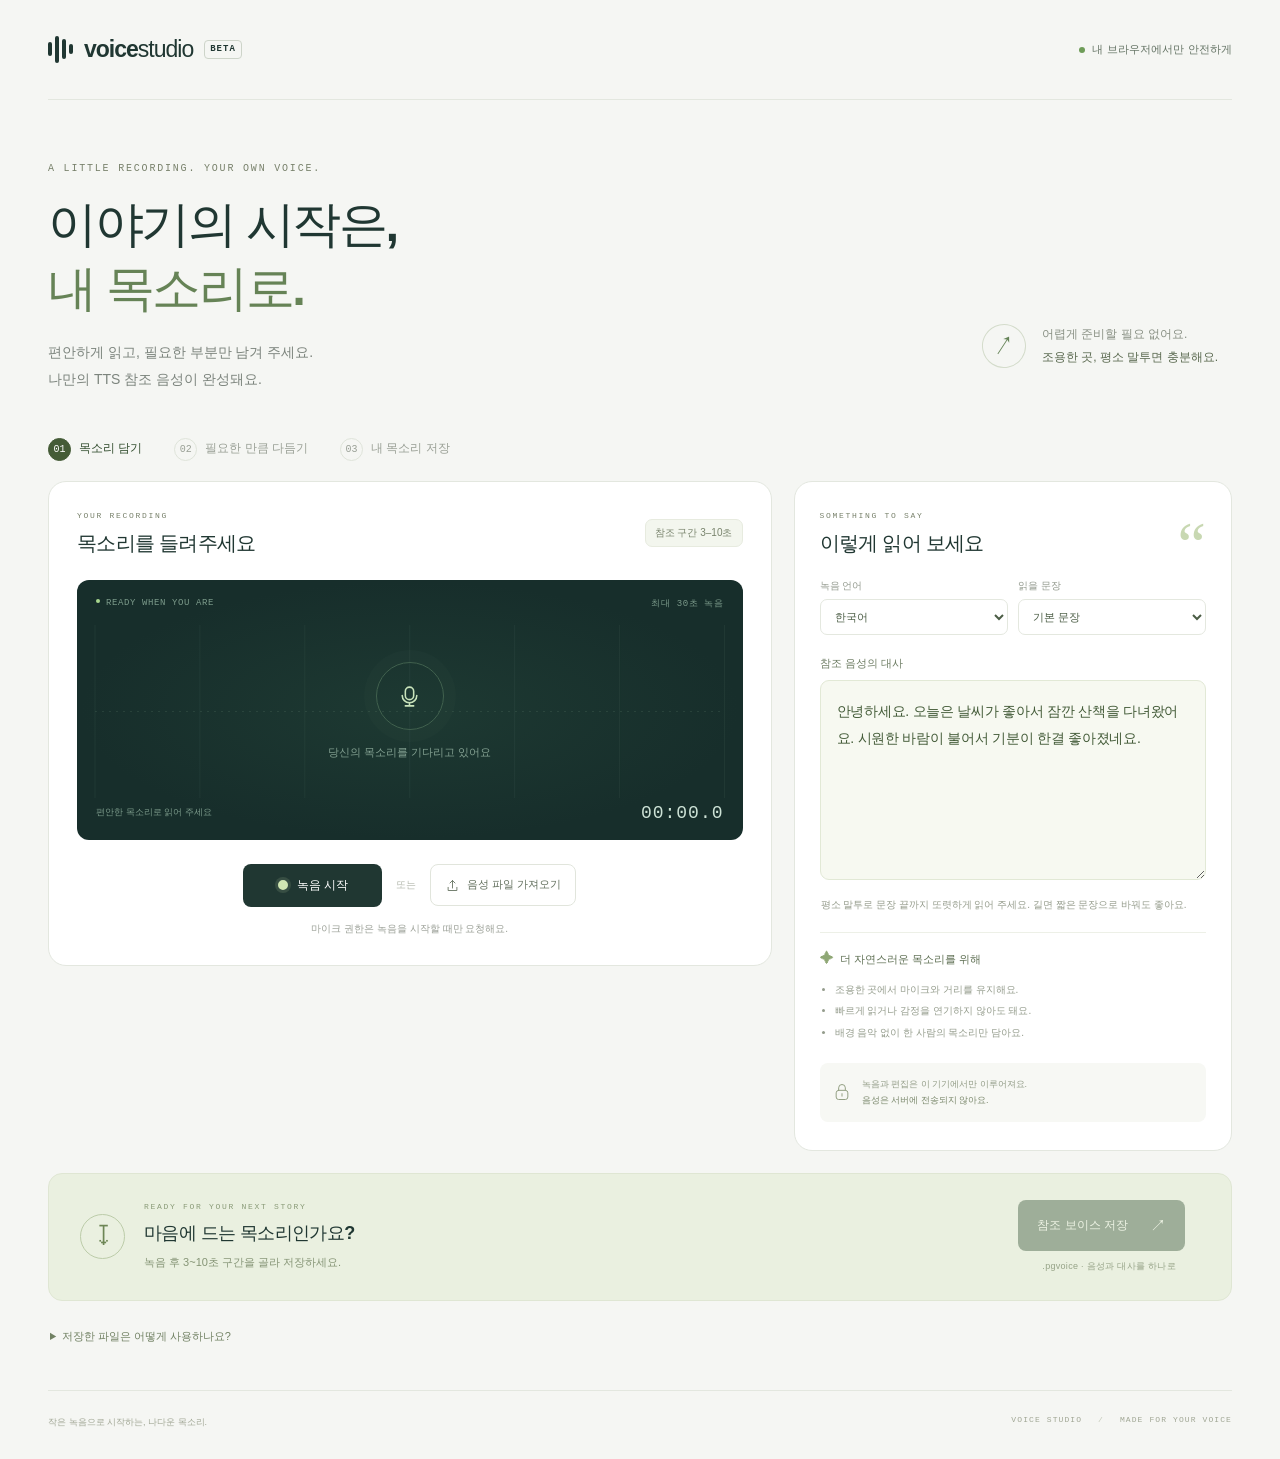
==== web/voice-reference/index.html @ 7c93f32c "feat: 참조 보이스 스튜디오 추가 및 의존성 갱신" ====
<!doctype html>
<html lang="ko">
<head>
  <meta charset="utf-8">
  <meta name="viewport" content="width=device-width, initial-scale=1">
  <meta name="theme-color" content="#f5f6f3">
  <meta name="description" content="브라우저에서 목소리를 녹음하고 필요한 부분만 잘라 TTS 참조 음성으로 저장하세요. 음성은 서버에 전송되지 않습니다.">
  <meta http-equiv="Content-Security-Policy" content="default-src 'self'; script-src 'self'; style-src 'self'; img-src 'self' data:; media-src 'self' blob:; connect-src 'none'; object-src 'none'; base-uri 'self'; form-action 'none'">
  <title>Voice Studio · 내 목소리 준비하기</title>
  <link rel="icon" href="./favicon.svg" type="image/svg+xml">
  <link rel="stylesheet" href="./styles.css">
  <script src="./app.mjs" type="module"></script>
</head>
<body>
  <a class="skip-link" href="#studio">녹음 도구로 바로 가기</a>
  <header class="site-header wrap">
    <a class="brand" href="./" aria-label="Voice Studio 홈"><span class="brand-mark" aria-hidden="true"><i></i><i></i><i></i><i></i></span>voice<span class="brand-light">studio</span><span class="beta">BETA</span></a>
    <span class="privacy-pill"><span class="status-dot"></span>내 브라우저에서만 안전하게</span>
  </header>

  <main class="wrap">
    <section class="intro" aria-labelledby="page-title">
      <div><p class="eyebrow">A LITTLE RECORDING. YOUR OWN VOICE.</p><h1 id="page-title">이야기의 시작은,<br><span>내 목소리로.</span></h1><p class="intro-copy">편안하게 읽고, 필요한 부분만 남겨 주세요.<br>나만의 TTS 참조 음성이 완성돼요.</p></div>
      <div class="intro-note"><span class="note-icon" aria-hidden="true">↗</span><p>어렵게 준비할 필요 없어요.<br><strong>조용한 곳, 평소 말투면 충분해요.</strong></p></div>
    </section>

    <ol class="steps" aria-label="참조 음성 만들기">
      <li id="step-record" aria-current="step"><span>01</span>목소리 담기</li><li id="step-trim"><span>02</span>필요한 만큼 다듬기</li><li id="step-export"><span>03</span>내 목소리 저장</li>
    </ol>

    <div class="studio-grid" id="studio">
      <section class="record-card card" aria-labelledby="record-title">
        <div class="card-heading"><div><p class="section-kicker">YOUR RECORDING</p><h2 id="record-title">목소리를 들려주세요</h2></div><span class="format-pill">참조 구간 3–10초</span></div>
        <div class="wave-panel" id="wave-panel">
          <div class="wave-topline"><span id="source-label"><span class="tiny-dot"></span>READY WHEN YOU ARE</span><span id="source-duration">최대 30초 녹음</span></div>
          <canvas id="waveform" aria-label="녹음 파형. 구간은 아래 시작과 끝 슬라이더로 조절할 수 있어요." role="img"></canvas>
          <div id="wave-empty" class="wave-empty"><span class="mic-orbit" aria-hidden="true"><svg viewBox="0 0 24 24" fill="none"><rect x="8" y="3" width="8" height="12" rx="4"/><path d="M5 11a7 7 0 0 0 14 0M12 18v3M8 21h8"/></svg></span><p id="wave-message">당신의 목소리를 기다리고 있어요</p></div>
          <div class="wave-bottomline"><span id="wave-hint">편안한 목소리로 읽어 주세요</span><span id="record-clock">00:00.0</span></div>
        </div>

        <div class="record-actions"><button class="record-button" id="record-button" type="button"><span class="record-symbol" aria-hidden="true"></span><span id="record-button-label">녹음 시작</span></button><span class="or">또는</span><button class="upload-button" id="upload-button" type="button"><svg viewBox="0 0 24 24" aria-hidden="true"><path d="M12 16V4m-4 4 4-4 4 4M5 15v5h14v-5"/></svg>음성 파일 가져오기</button><input id="file-input" type="file" accept="audio/*,.wav,.mp3,.m4a,.ogg,.webm,.flac" hidden></div>
        <p class="record-footnote" id="record-footnote">마이크 권한은 녹음을 시작할 때만 요청해요.</p>
        <p class="notice" id="notice" role="status" aria-live="polite" hidden></p>

        <section class="editor" id="editor" aria-labelledby="edit-title" hidden>
          <div class="editor-heading"><h3 id="edit-title">좋은 구간만 남겨요</h3><button class="text-button" id="trim-silence" type="button">양끝 무음 줄이기 <span aria-hidden="true">↗</span></button></div>
          <p class="editor-help">파형의 양끝을 움직이거나 아래 시간을 조절하세요. 문장 중간이 잘리지 않게 들어 보세요.</p>
          <div class="trim-controls"><label>시작 <span class="time-input"><input id="start-time" type="number" min="0" step="0.01" aria-label="시작 시간, 초"><span>초</span></span><input id="start-range" type="range" min="0" step="0.01" aria-label="구간 시작"></label><span class="trim-arrow" aria-hidden="true">→</span><label>끝 <span class="time-input"><input id="end-time" type="number" min="0" step="0.01" aria-label="끝 시간, 초"><span>초</span></span><input id="end-range" type="range" min="0" step="0.01" aria-label="구간 끝"></label></div>
          <div class="playback-row"><button id="play-button" class="play-button" type="button"><span id="play-icon" aria-hidden="true">▶</span><span id="play-label">선택 구간 듣기</span></button><p>선택한 길이 <strong id="selection-duration">0.00초</strong><span id="duration-badge" class="duration-badge"></span></p></div>
          <p class="quality-note" id="quality-note"></p>
        </section>
      </section>

      <aside class="prompt-card card" aria-labelledby="prompt-title">
        <div class="card-heading"><div><p class="section-kicker">SOMETHING TO SAY</p><h2 id="prompt-title">이렇게 읽어 보세요</h2></div><span class="quote-mark" aria-hidden="true">“</span></div>
        <div class="prompt-selects"><label>녹음 언어<select id="prompt-language"><option value="ko">한국어</option><option value="en">English</option><option value="ja">日本語</option></select></label><label>읽을 문장<select id="prompt-preset"><option value="standard">기본 문장</option><option value="short">짧은 문장</option><option value="custom">직접 입력</option></select></label></div>
        <label class="transcript-label" for="transcript">참조 음성의 대사</label><textarea id="transcript" rows="6" spellcheck="false" maxlength="2000" placeholder="선택한 음성에서 실제로 말한 대사를 적어 주세요.">안녕하세요. 오늘은 날씨가 좋아서 잠깐 산책을 다녀왔어요. 시원한 바람이 불어서 기분이 한결 좋아졌네요.</textarea>
        <p class="transcript-help" id="transcript-help">평소 말투로 문장 끝까지 또렷하게 읽어 주세요. 길면 짧은 문장으로 바꿔도 좋아요.</p>
        <div class="reading-tips"><p><span aria-hidden="true">✦</span>더 자연스러운 목소리를 위해</p><ul><li>조용한 곳에서 마이크와 거리를 유지해요.</li><li>빠르게 읽거나 감정을 연기하지 않아도 돼요.</li><li>배경 음악 없이 한 사람의 목소리만 담아요.</li></ul></div>
        <div class="local-note"><svg viewBox="0 0 24 24" aria-hidden="true"><rect x="5" y="10" width="14" height="11" rx="3"/><path d="M8 10V7a4 4 0 0 1 8 0v3m-4 4v3"/></svg><p>녹음과 편집은 이 기기에서만 이루어져요.<br><strong>음성은 서버에 전송되지 않아요.</strong></p></div>
      </aside>
    </div>

    <section class="export-card" aria-labelledby="export-title">
      <div class="export-intro"><span class="export-icon" aria-hidden="true">↧</span><div><p class="section-kicker">READY FOR YOUR NEXT STORY</p><h2 id="export-title">마음에 드는 목소리인가요?</h2><p id="export-help">녹음 후 3~10초 구간을 골라 저장하세요.</p></div></div>
      <div class="export-actions"><button id="export-button" class="primary-button" type="button" disabled>참조 보이스 저장 <span aria-hidden="true">↗</span></button><span class="export-format">.pgvoice · 음성과 대사를 하나로</span></div>
    </section>
    <details class="technical-details"><summary>저장한 파일은 어떻게 사용하나요?</summary><p><code>.pgvoice</code>는 선택한 음성과 대사, 녹음 언어를 함께 담은 전용 참조 보이스 파일이에요. 이 형식을 지원하는 봇에서 가져올 수 있도록 준비된 파일입니다.</p><p>음성을 잘랐다면 남은 구간에서 실제로 말한 내용과 대사가 일치하는지 확인하세요. 음성은 32 kHz, 모노, 16-bit PCM WAV로 담겨요. 이 페이지는 녹음·편집·파일 저장을 제공하며, Discord 봇에서 파일을 받는 기능은 아직 연결되지 않았어요.</p><pre id="metadata-preview" aria-label="GPT-SoVITS에 전달할 참조 음성 설정 예시"></pre></details>
    <footer class="site-footer"><span>작은 녹음으로 시작하는, 나다운 목소리.</span><span>VOICE STUDIO <span aria-hidden="true">/</span> MADE FOR YOUR VOICE</span></footer>
  </main>
  <noscript><p class="wrap notice">녹음과 편집을 사용하려면 브라우저에서 JavaScript를 켜 주세요.</p></noscript>
</body>
</html>
---- web/voice-reference/styles.css ----
@charset "UTF-8";
:root{
  color-scheme:light;
  --ink:#203732;
  --muted:#77817b;
  --line:#e3e7df;
  --mint:#d9edc6;
  --green:#355c41;
  --surface:#fff;
  --page:#f5f6f3;
  font-family:Inter,"Pretendard",-apple-system,BlinkMacSystemFont,"Apple SD Gothic Neo","Noto Sans KR",sans-serif;
  font-synthesis:none
}
*{
  box-sizing:border-box
}
body{
  margin:0;
  background:var(--page);
  color:var(--ink);
  font-size:14px;
  line-height:1.6
}
button,input,select,textarea{
  font:inherit
}
button,a,input,select,textarea{
  -webkit-tap-highlight-color:transparent
}
button{
  cursor:pointer
}
button:disabled{
  cursor:not-allowed;
  opacity:.42
}
button,select,input,textarea,a{
  outline-offset:5px
}
button:focus-visible,a:focus-visible,input:focus-visible,select:focus-visible,textarea:focus-visible,summary:focus-visible{
  outline:3px solid #547b48
}
button{
  transition:background .15s,transform .15s
}
button:not(:disabled):active{
  transform:translateY(1px)
}
[hidden]{
  display:none!important
}
.wrap{
  width:min(1184px,calc(100% - 96px));
  margin-inline:auto
}
.skip-link{
  position:absolute;
  top:12px;
  left:20px;
  z-index:10;
  background:var(--ink);
  color:#fff;
  width:1px;
  height:1px;
  padding:0;
  overflow:hidden;
  clip-path:inset(50%);
  white-space:nowrap;
}
.skip-link:focus{
  width:auto;
  height:auto;
  padding:12px;
  clip-path:none;
}
.site-header{
  height:100px;
  display:flex;
  align-items:center;
  justify-content:space-between;
  border-bottom:1px solid var(--line)
}
.brand{
  display:flex;
  align-items:center;
  text-decoration:none;
  color:var(--ink);
  font-size:23px;
  letter-spacing:-1px;
  font-weight:750
}
.brand-light{
  font-weight:400
}
.brand-mark{
  display:flex;
  align-items:center;
  gap:3px;
  margin-right:11px
}
.brand-mark i{
  width:4px;
  height:14px;
  border-radius:5px;
  background:var(--ink)
}
.brand-mark i:nth-child(2){
  height:27px
}
.brand-mark i:nth-child(3){
  height:20px
}
.brand-mark i:nth-child(4){
  height:10px
}
.beta{
  font:600 9px/1.5 ui-monospace,monospace;
  letter-spacing:1px;
  border:1px solid #cdd4c9;
  border-radius:4px;
  padding:2px 5px;
  margin-left:11px
}
.privacy-pill{
  font-size:11px;
  letter-spacing:.1px;
  display:flex;
  align-items:center;
  gap:7px;
  color:#637263
}
.status-dot{
  width:6px;
  height:6px;
  display:inline-block;
  border-radius:50%;
  background:#6e9c58
}
.intro{
  padding:61px 0 45px;
  display:flex;
  justify-content:space-between;
  align-items:flex-end
}
.eyebrow,.section-kicker{
  font:500 10px/1.5 ui-monospace,SFMono-Regular,Consolas,monospace;
  letter-spacing:1.8px;
  margin:0 0 17px;
  color:#78816b
}
.intro h1{
  font-size:49px;
  line-height:1.3;
  letter-spacing:-2.4px;
  font-weight:600;
  margin:0 0 19px
}
.intro h1 span{
  color:#668356
}
.intro-copy{
  font-size:14px;
  line-height:1.9;
  color:#7c847d;
  margin:0
}
.intro-note{
  display:flex;
  gap:16px;
  align-items:center;
  margin-bottom:12px;
  margin-right:14px
}
.intro-note p{
  font-size:12px;
  color:#899084;
  line-height:1.9
}
.intro-note strong{
  color:#59684e;
  font-weight:500
}
.note-icon{
  width:44px;
  height:44px;
  border:1px solid #d4dccb;
  display:grid;
  place-items:center;
  border-radius:50%;
  font-size:23px;
  transform:rotate(-12deg);
  color:#658357
}
.steps{
  list-style:none;
  padding:0;
  margin:0 0 20px;
  display:flex;
  gap:32px;
  align-items:center
}
.steps li{
  display:flex;
  gap:8px;
  align-items:center;
  color:#9aa096;
  font-size:12px
}
.steps li span{
  border:1px solid #dfe4da;
  color:#9aa096;
  border-radius:50%;
  height:23px;
  width:23px;
  display:grid;
  place-items:center;
  font:10px ui-monospace,monospace
}
.steps li[aria-current]{
  color:#344f30;
  font-weight:600
}
.steps li[aria-current] span,.steps li.done span{
  border-color:#445b36;
  background:#445b36;
  color:#fff
}
.steps li.done{
  color:#64745b
}
.studio-grid{
  display:grid;
  grid-template-columns:minmax(0,1.65fr) minmax(300px,1fr);
  gap:22px;
  align-items:start
}
.card{
  background:var(--surface);
  border:1px solid var(--line);
  border-radius:18px;
  overflow:hidden
}
.record-card{
  padding:28px
}
.card-heading{
  display:flex;
  align-items:center;
  justify-content:space-between;
  gap:12px;
  margin-bottom:23px
}
.card-heading h2{
  font-size:20px;
  font-weight:600;
  letter-spacing:-.7px;
  margin:0;
  line-height:1.4
}
.section-kicker{
  font-size:8px;
  letter-spacing:1.7px;
  margin:0 0 7px
}
.format-pill{
  font-size:10px;
  white-space:nowrap;
  color:#78836c;
  background:#f3f6ee;
  border:1px solid #e7ebdf;
  padding:5px 9px;
  border-radius:7px
}
.wave-panel{
  height:260px;
  position:relative;
  background:#172e2b;
  border-radius:12px;
  overflow:hidden;
  color:#c9e5d8
}
.wave-panel:before{
  content:"";
  position:absolute;
  inset:0;
  background:radial-gradient(ellipse at 50% 50%,#284c3e60,transparent 70%);
  pointer-events:none
}
.wave-topline,.wave-bottomline{
  position:absolute;
  left:19px;
  right:19px;
  display:flex;
  justify-content:space-between;
  align-items:center;
  z-index:1;
  font:9px ui-monospace,monospace;
  letter-spacing:.6px;
  color:#7c9b8b
}
.wave-topline{
  top:17px
}
.wave-topline>span:last-child{
  max-width:55%;
  overflow:hidden;
  text-overflow:ellipsis;
  white-space:nowrap;
}
.wave-bottomline{
  bottom:17px;
  letter-spacing:0;
  font-family:inherit
}
.wave-bottomline #record-clock{
  font:18px ui-monospace,monospace;
  letter-spacing:1px;
  color:#cde2d6;
  font-variant-numeric:tabular-nums
}
.tiny-dot{
  display:inline-block;
  width:4px;
  height:4px;
  background:#a8d78e;
  border-radius:50%;
  margin-right:6px;
  vertical-align:2px
}
.wave-panel.recording .tiny-dot{
  background:#f69e8d;
  animation:pulse 1s infinite
}
.wave-panel.recording #source-label{
  color:#f6b2a5
}
.wave-panel canvas{
  position:absolute;
  inset:45px 0 42px;
  width:100%;
  height:calc(100% - 87px);
  touch-action:none;
  cursor:col-resize
}
.wave-empty{
  position:absolute;
  inset:45px 0 40px;
  display:flex;
  flex-direction:column;
  align-items:center;
  justify-content:center;
  pointer-events:none
}
.wave-empty p{
  font-size:11px;
  color:#83a091;
  margin:14px 0 0
}
.mic-orbit{
  display:grid;
  place-items:center;
  width:68px;
  height:68px;
  border:1px solid #41614e;
  border-radius:50%;
  box-shadow:0 0 0 12px #41614e13
}
.mic-orbit svg{
  width:25px;
  height:25px;
  stroke:#c8e3bb;
  stroke-width:1.5;
  stroke-linecap:round;
  stroke-linejoin:round
}
.record-actions{
  display:flex;
  align-items:center;
  justify-content:center;
  gap:14px;
  margin-top:24px
}
.record-button{
  display:flex;
  gap:9px;
  align-items:center;
  justify-content:center;
  min-width:139px;
  padding:12px 20px;
  border:0;
  border-radius:8px;
  background:var(--ink);
  color:#fff;
  font-size:12px;
  font-weight:500
}
.record-button:not(:disabled):hover{
  background:#365047
}
.record-symbol{
  display:inline-block;
  width:10px;
  height:10px;
  border:3px solid #d0e6b2;
  background:#d0e6b2;
  border-radius:50%;
  box-shadow:0 0 0 3px #d0e6b221
}
.record-button.recording{
  background:#a64b40
}
.record-button.recording .record-symbol{
  border-radius:1px;
  background:#fff;
  border-color:#fff;
  box-shadow:none
}
.or{
  color:#b3b8ad;
  font-size:10px
}
.upload-button{
  display:flex;
  align-items:center;
  gap:7px;
  border:1px solid #e1e5dc;
  border-radius:8px;
  padding:11px 14px;
  background:#fff;
  color:#63705e;
  font-size:11px
}
.upload-button:hover{
  background:#f5f7f1
}
.upload-button svg{
  height:15px;
  width:15px;
  stroke:currentColor;
  stroke-width:1.4;
  stroke-linecap:round;
  stroke-linejoin:round;
  fill:none
}
.record-footnote{
  text-align:center;
  font-size:10px;
  color:#9a9f96;
  margin:14px 0 0
}
.notice{
  font-size:12px;
  border-radius:8px;
  background:#f0f4e9;
  color:#49613a;
  padding:12px 14px;
  margin:18px 0 0
}
.notice.error{
  color:#954d3b;
  background:#fff1eb
}
.notice.success{
  background:#ecf5e8
}
.prompt-card{
  padding:28px 25px
}
.prompt-card .card-heading{
  margin-bottom:21px
}
.quote-mark{
  font:64px/1 Georgia,serif;
  color:#c8d8b2;
  height:40px
}
.prompt-selects{
  display:grid;
  grid-template-columns:1fr 1fr;
  gap:10px;
  margin-bottom:20px
}
.prompt-selects label{
  font-size:10px;
  color:#92998d
}
.prompt-selects select{
  display:block;
  width:100%;
  margin-top:5px;
  background:#fff;
  color:#4b5d45;
  border:1px solid #e4e8df;
  border-radius:7px;
  padding:8px 10px;
  font-size:11px;
  min-height:36px
}
.transcript-label{
  font-size:11px;
  color:#6e7d64;
  display:block;
  margin-bottom:8px
}
.prompt-card textarea{
  width:100%;
  resize:vertical;
  min-height:154px;
  border:1px solid #e2e9d6;
  background:#f7f9f1;
  border-radius:9px;
  padding:17px 16px;
  color:#435b38;
  line-height:1.95;
  letter-spacing:-.25px;
  font-size:14px
}
.prompt-card textarea:disabled{
  opacity:.65
}
.transcript-help{
  font-size:10px;
  line-height:1.8;
  color:#959c8c;
  margin:10px 1px 18px
}
.reading-tips{
  border-top:1px solid #edf0e7;
  padding-top:14px
}
.reading-tips>p{
  font-size:11px;
  color:#5f7054;
  margin:0 0 9px
}
.reading-tips>p span{
  color:#8fa775;
  font-size:14px;
  margin-right:6px
}
.reading-tips ul{
  padding-left:15px;
  margin:0;
  color:#949c8c;
  line-height:2.15;
  font-size:10px
}
.local-note{
  display:flex;
  align-items:center;
  gap:10px;
  background:#f7f8f4;
  border-radius:8px;
  padding:13px 12px;
  margin-top:20px
}
.local-note svg{
  width:20px;
  height:20px;
  flex:none;
  stroke:#93a083;
  stroke-width:1.2;
  fill:none;
  stroke-linecap:round;
  stroke-linejoin:round
}
.local-note p{
  font-size:9px;
  line-height:1.8;
  margin:0;
  color:#919b86
}
.local-note strong{
  font-weight:500;
  color:#788669
}
.editor{
  margin-top:26px;
  padding-top:22px;
  border-top:1px solid var(--line)
}
.editor-heading{
  display:flex;
  align-items:center;
  justify-content:space-between
}
.editor h3{
  font-size:14px;
  font-weight:600;
  margin:0
}
.text-button{
  padding:5px 0;
  border:0;
  background:none;
  color:#6a7f58;
  font-size:11px
}
.text-button:hover:not(:disabled){
  color:#263f23
}
.editor-help{
  font-size:10px;
  color:#959e8d;
  line-height:1.8;
  margin:9px 0 18px
}
.trim-controls{
  display:grid;
  grid-template-columns:1fr 25px 1fr;
  gap:14px;
  align-items:center
}
.trim-controls>label{
  font-size:10px;
  color:#7f8975;
  display:flex;
  justify-content:space-between;
  align-items:center;
  flex-wrap:wrap;
  gap:8px
}
.trim-arrow{
  color:#a1ad95;
  text-align:center
}
.time-input{
  background:#f5f7f1;
  border:1px solid #e5e9de;
  border-radius:5px;
  color:#8d9781;
  display:flex;
  align-items:center;
  padding:3px 9px
}
.time-input input{
  border:0;
  width:65px;
  font:12px ui-monospace,monospace;
  color:#415734;
  background:transparent;
  outline-offset:2px
}
.time-input input::-webkit-inner-spin-button{
  opacity:1
}
.trim-controls input[type=range]{
  width:100%;
  accent-color:#6a8554;
  height:19px;
  margin:4px 0;
  cursor:pointer
}
.playback-row{
  display:flex;
  justify-content:space-between;
  align-items:center;
  gap:10px;
  margin-top:14px
}
.play-button{
  display:flex;
  gap:7px;
  align-items:center;
  padding:8px 11px;
  border:1px solid #dfe6d5;
  border-radius:7px;
  font-size:10px;
  background:#f8faf4;
  color:#586e45
}
.playback-row p{
  font-size:10px;
  color:#89967c;
  margin:0
}
.playback-row strong{
  font:12px ui-monospace,monospace;
  color:#48633a;
  margin-left:5px
}
.duration-badge{
  margin-left:7px;
  border-radius:4px;
  padding:3px 5px;
  background:#edf5e3;
  font-size:9px;
  color:#5a7546
}
.duration-badge.invalid{
  background:#fff1e6;
  color:#a46a40
}
.quality-note{
  font-size:10px;
  color:#9b8b66;
  line-height:1.8;
  margin:12px 0 0;
  min-height:0
}
.export-card{
  margin-top:22px;
  display:flex;
  justify-content:space-between;
  align-items:center;
  gap:25px;
  padding:26px 31px;
  background:#eaf0e0;
  border:1px solid #dfe6d3;
  border-radius:14px
}
.export-intro{
  display:flex;
  align-items:center;
  gap:19px
}
.export-icon{
  display:grid;
  place-items:center;
  flex:none;
  width:45px;
  height:45px;
  border-radius:50%;
  border:1px solid #bccca9;
  color:#6d8655;
  font-size:27px
}
.export-card h2{
  font-size:18px;
  letter-spacing:-.6px;
  font-weight:600;
  margin:0 0 6px
}
.export-card .section-kicker{
  font-size:8px;
  color:#8a9b78;
  margin:0 0 6px
}
.export-card p:not(.section-kicker){
  font-size:11px;
  color:#859475;
  margin:0
}
.export-actions{
  display:grid;
  grid-template-columns:auto auto;
  align-items:center;
  gap:4px 15px;
  flex:none
}
.primary-button{
  background:#365438;
  color:#f1f7e9;
  font-size:12px;
  font-weight:500;
  border:0;
  border-radius:8px;
  padding:13px 19px;
  display:flex;
  align-items:center;
  gap:22px
}
.primary-button:not(:disabled):hover{
  background:#26452b
}
.primary-button span{
  font-size:16px
}
.export-format{
  grid-column:1/-1;
  text-align:center;
  font-size:9px;
  color:#96a387;
  margin-top:4px;
  letter-spacing:.3px
}
.technical-details{
  font-size:11px;
  color:#8a9480;
  margin:22px 2px 0;
  max-width:850px
}
.technical-details summary{
  cursor:pointer;
  color:#718163;
  width:fit-content;
  padding:5px 0
}
.technical-details p{
  line-height:1.9;
  margin:10px 0
}
.technical-details pre{
  overflow:auto;
  background:#ebeee5;
  border-radius:8px;
  color:#637355;
  padding:15px;
  font-size:11px
}
.technical-details code{
  font-size:11px;
  color:#637355
}
.site-footer{
  display:flex;
  justify-content:space-between;
  gap:20px;
  border-top:1px solid var(--line);
  padding:24px 0 29px;
  margin-top:40px;
  font-size:9px;
  color:#a0a694
}
.site-footer>span:last-child{
  font:8px ui-monospace,monospace;
  letter-spacing:1.1px
}
.site-footer>span:last-child span{
  margin:0 10px;
  color:#c0c7b6
}
@keyframes pulse{
  50%{
    opacity:.3
  }
}
@media(min-width:1500px){
  .wrap{
    width:1184px
  }
  .intro{
    padding-top:76px;
    padding-bottom:57px
  }
  .intro h1{
    font-size:54px
  }
  .wave-panel{
    height:285px
  }
}
@media(max-width:1000px){
  .wrap{
    width:calc(100% - 48px)
  }
  .studio-grid{
    grid-template-columns:minmax(0,1.45fr) minmax(270px,1fr);
    gap:16px
  }
  .record-card,.prompt-card{
    padding:23px 20px
  }
  .record-actions{
    gap:10px
  }
  .record-button{
    min-width:120px;
    padding:12px 14px
  }
  .upload-button{
    padding:11px 10px
  }
  .format-pill{
    font-size:9px
  }
  .intro-note{
    margin-right:0
  }
  .intro h1{
    font-size:44px
  }
  .export-card{
    padding:24px
  }
  .export-icon{
    display:none
  }
  .export-actions{
    gap:4px 10px
  }
  .export-card h2{
    font-size:16px
  }
}
@media(max-width:760px){
  .wrap{
    width:calc(100% - 36px)
  }
  .site-header{
    height:77px
  }
  .brand{
    font-size:21px
  }
  .privacy-pill{
    font-size:9px
  }
  .beta{
    display:none
  }
  .intro{
    padding:37px 0 30px;
    align-items:flex-start
  }
  .intro h1{
    font-size:38px;
    letter-spacing:-1.8px;
    margin-bottom:14px
  }
  .eyebrow{
    font-size:8px;
    letter-spacing:1.4px;
    margin-bottom:13px
  }
  .intro-copy{
    font-size:12px
  }
  .intro-note{
    display:none
  }
  .steps{
    gap:20px;
    justify-content:space-between;
    margin-bottom:17px
  }
  .steps li{
    font-size:10px;
    gap:5px
  }
  .steps li span{
    height:20px;
    width:20px;
    font-size:8px
  }
  .studio-grid{
    display:flex;
    flex-direction:column;
    gap:16px
  }
  .studio-grid>.card{
    width:100%
  }
  .prompt-card{
    order:-1
  }
  .prompt-card .card-heading{
    margin-bottom:16px
  }
  .prompt-selects{
    margin-bottom:13px
  }
  .prompt-card textarea{
    min-height:115px;
    height:115px;
    line-height:1.85
  }
  .reading-tips,.local-note{
    display:none
  }
  .transcript-help{
    margin-bottom:0
  }
  .prompt-card .quote-mark{
    font-size:52px
  }
  .card-heading h2{
    font-size:18px
  }
  .wave-panel{
    height:230px
  }
  .record-card{
    padding:23px 18px
  }
  .record-actions{
    margin-top:20px
  }
  .record-footnote{
    font-size:9px
  }
  .export-card{
    padding:23px 20px;
    align-items:stretch;
    flex-direction:column;
    gap:20px;
    margin-top:16px
  }
  .export-card h2{
    font-size:18px
  }
  .export-actions{
    display:flex;
    flex-wrap:wrap;
    gap:8px 20px;
    justify-content:flex-start
  }
  .primary-button{
    flex:1;
    justify-content:center
  }
  .export-format{
    width:100%;
    text-align:left;
    margin-top:1px
  }
  .technical-details{
    font-size:10px
  }
  .site-footer{
    flex-direction:column;
    gap:13px;
    margin-top:30px;
    padding-top:20px
  }
  .playback-row p{
    font-size:9px
  }
  .duration-badge{
    margin-left:3px
  }
  .trim-controls{
    gap:9px
  }
  .editor-heading .text-button{
    font-size:10px
  }
}
@media(prefers-reduced-motion:reduce){
  *{
    animation:none!important;
    transition:none!important
  }
}
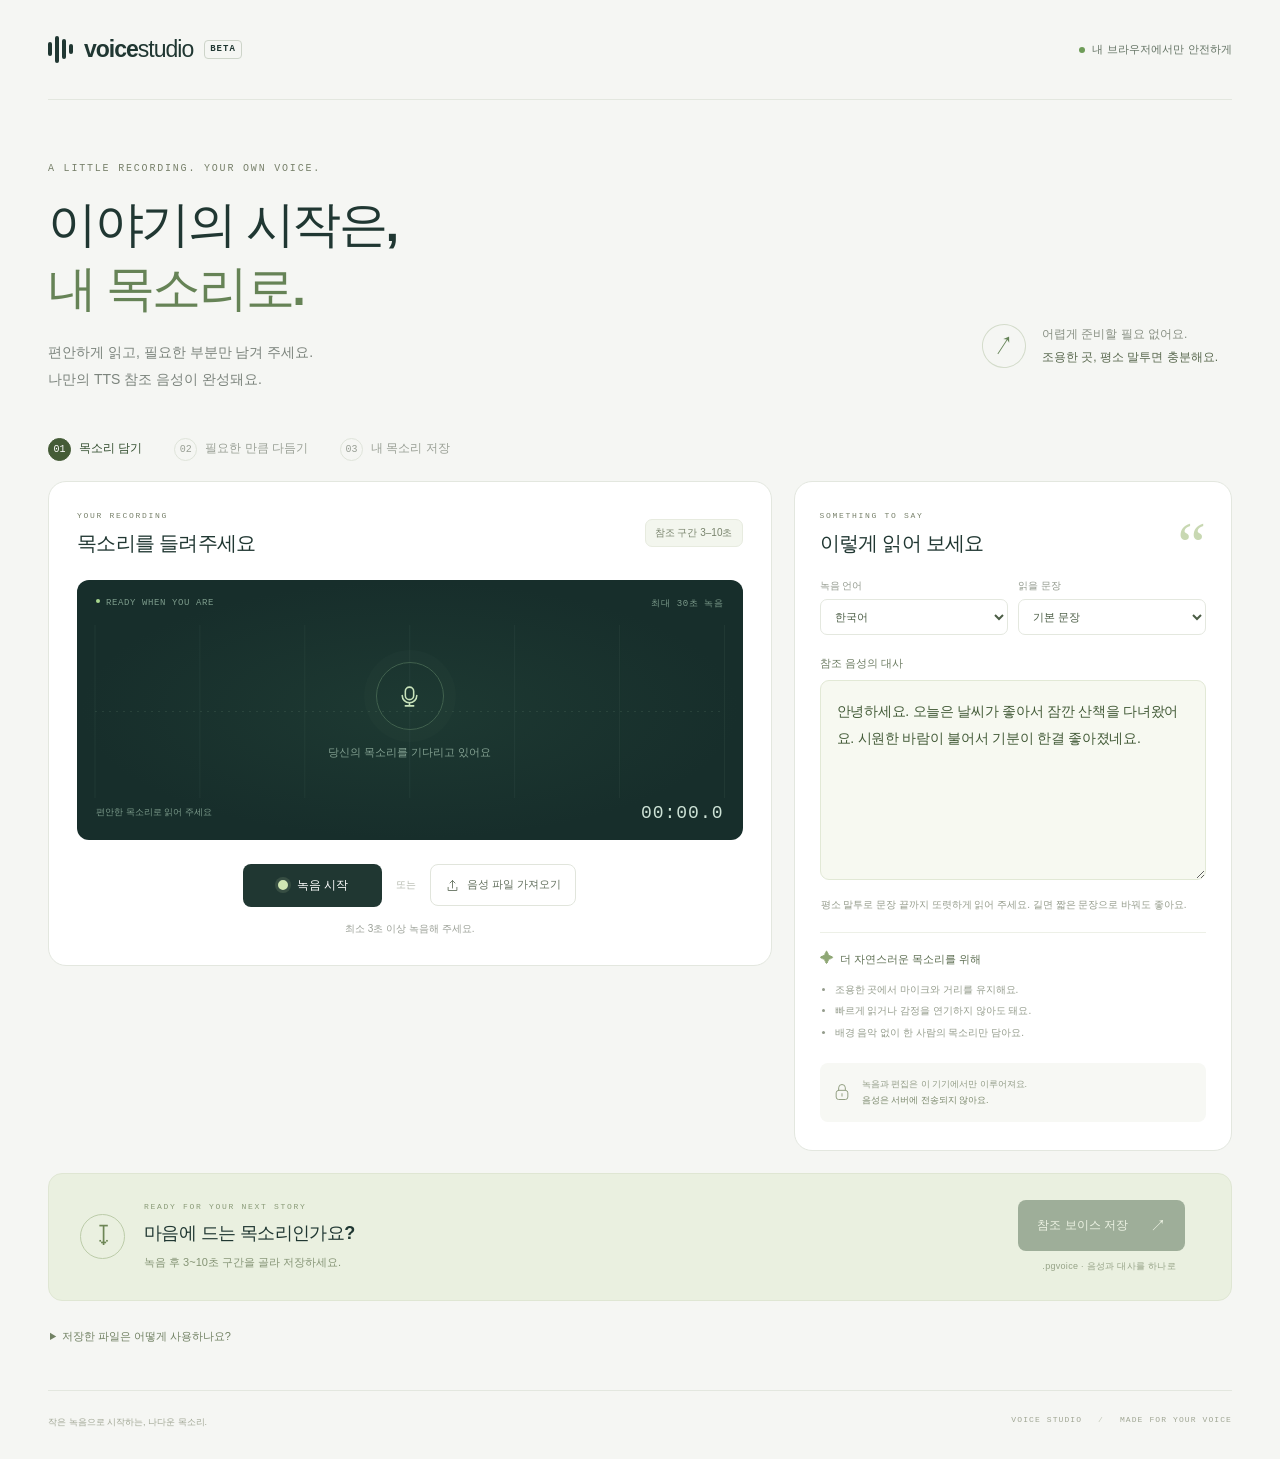
==== commit 363476ed: "fix: 참조 음성 최소 녹음 시간 3초 적용" ====
--- a/web/voice-reference/index.html
+++ b/web/voice-reference/index.html
@@ -9,7 +9,7 @@
   <title>Voice Studio · 내 목소리 준비하기</title>
   <link rel="icon" href="./favicon.svg" type="image/svg+xml">
   <link rel="stylesheet" href="./styles.css">
-  <script src="./app.mjs" type="module"></script>
+  <script src="./app.mjs?v=2" type="module"></script>
 </head>
 <body>
   <a class="skip-link" href="#studio">녹음 도구로 바로 가기</a>
@@ -39,7 +39,7 @@
         </div>
 
         <div class="record-actions"><button class="record-button" id="record-button" type="button"><span class="record-symbol" aria-hidden="true"></span><span id="record-button-label">녹음 시작</span></button><span class="or">또는</span><button class="upload-button" id="upload-button" type="button"><svg viewBox="0 0 24 24" aria-hidden="true"><path d="M12 16V4m-4 4 4-4 4 4M5 15v5h14v-5"/></svg>음성 파일 가져오기</button><input id="file-input" type="file" accept="audio/*,.wav,.mp3,.m4a,.ogg,.webm,.flac" hidden></div>
-        <p class="record-footnote" id="record-footnote">마이크 권한은 녹음을 시작할 때만 요청해요.</p>
+        <p class="record-footnote" id="record-footnote">최소 3초 이상 녹음해 주세요.</p>
         <p class="notice" id="notice" role="status" aria-live="polite" hidden></p>
 
         <section class="editor" id="editor" aria-labelledby="edit-title" hidden>
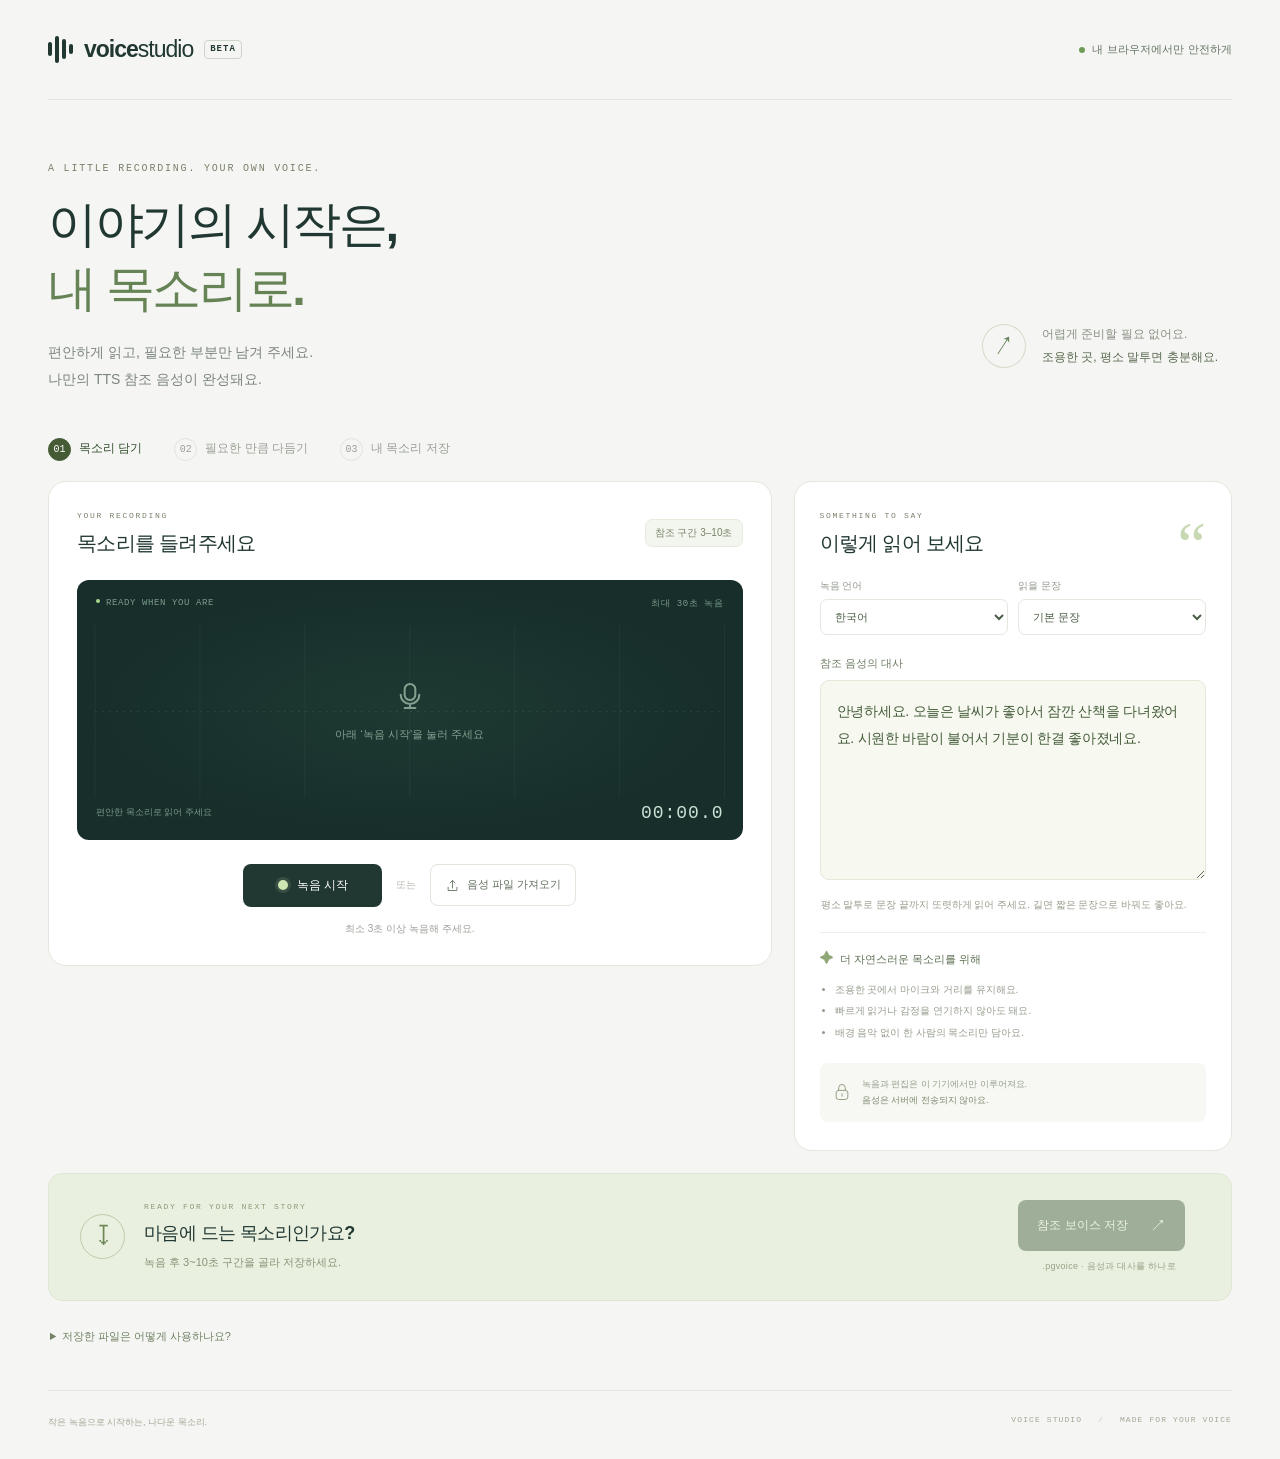
==== commit 7ac56059: "fix: 녹음 대기 아이콘의 버튼 오인 방지" ====
--- a/web/voice-reference/index.html
+++ b/web/voice-reference/index.html
@@ -34,7 +34,7 @@
         <div class="wave-panel" id="wave-panel">
           <div class="wave-topline"><span id="source-label"><span class="tiny-dot"></span>READY WHEN YOU ARE</span><span id="source-duration">최대 30초 녹음</span></div>
           <canvas id="waveform" aria-label="녹음 파형. 구간은 아래 시작과 끝 슬라이더로 조절할 수 있어요." role="img"></canvas>
-          <div id="wave-empty" class="wave-empty"><span class="mic-orbit" aria-hidden="true"><svg viewBox="0 0 24 24" fill="none"><rect x="8" y="3" width="8" height="12" rx="4"/><path d="M5 11a7 7 0 0 0 14 0M12 18v3M8 21h8"/></svg></span><p id="wave-message">당신의 목소리를 기다리고 있어요</p></div>
+          <div id="wave-empty" class="wave-empty"><svg class="mic-hint" aria-hidden="true" viewBox="0 0 24 24" fill="none"><rect x="8" y="3" width="8" height="12" rx="4"/><path d="M5 11a7 7 0 0 0 14 0M12 18v3M8 21h8"/></svg><p id="wave-message">아래 ‘녹음 시작’을 눌러 주세요</p></div>
           <div class="wave-bottomline"><span id="wave-hint">편안한 목소리로 읽어 주세요</span><span id="record-clock">00:00.0</span></div>
         </div>
 
--- a/web/voice-reference/styles.css
+++ b/web/voice-reference/styles.css
@@ -340,6 +340,9 @@
   width:100%;
   height:calc(100% - 87px);
   touch-action:none;
+  cursor:default
+}
+.wave-panel.has-audio canvas{
   cursor:col-resize
 }
 .wave-empty{
@@ -356,19 +359,10 @@
   color:#83a091;
   margin:14px 0 0
 }
-.mic-orbit{
-  display:grid;
-  place-items:center;
-  width:68px;
-  height:68px;
-  border:1px solid #41614e;
-  border-radius:50%;
-  box-shadow:0 0 0 12px #41614e13
-}
-.mic-orbit svg{
-  width:25px;
-  height:25px;
-  stroke:#c8e3bb;
+.mic-hint{
+  width:32px;
+  height:32px;
+  stroke:#83a091;
   stroke-width:1.5;
   stroke-linecap:round;
   stroke-linejoin:round
